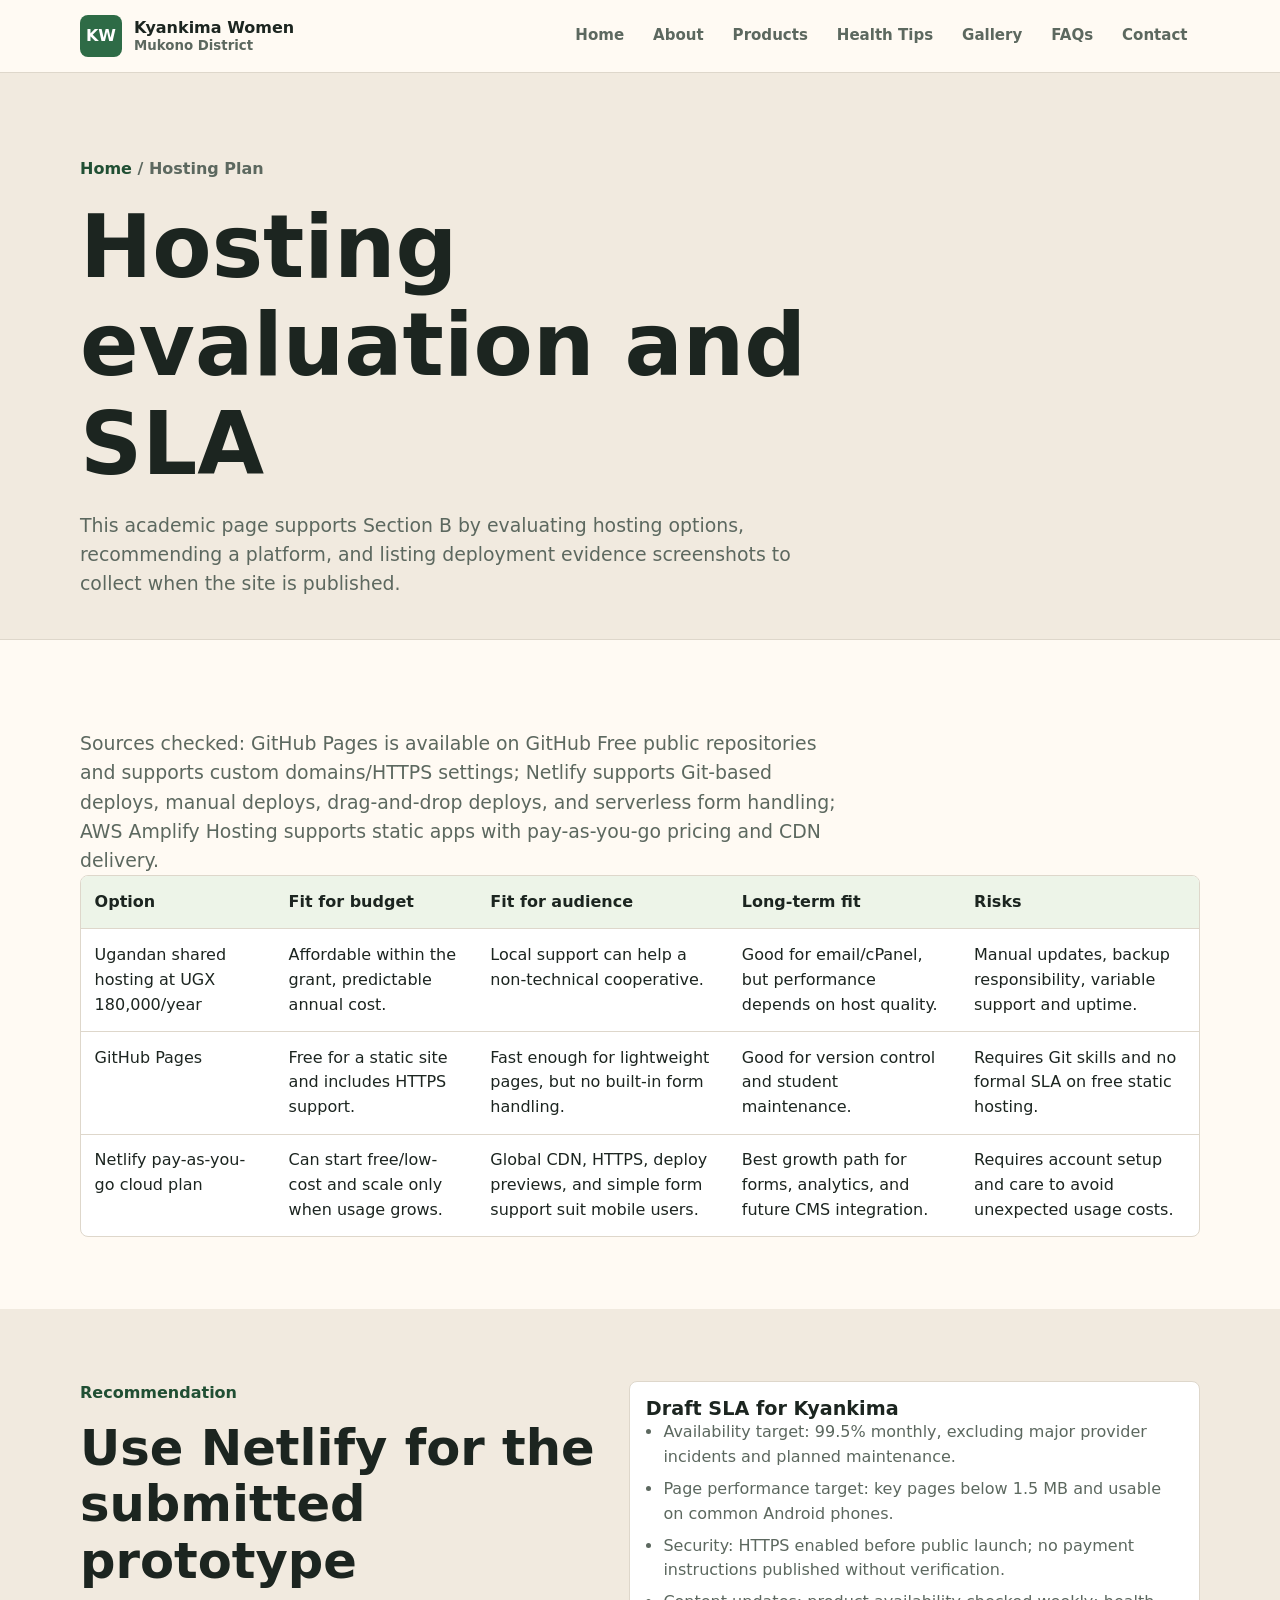
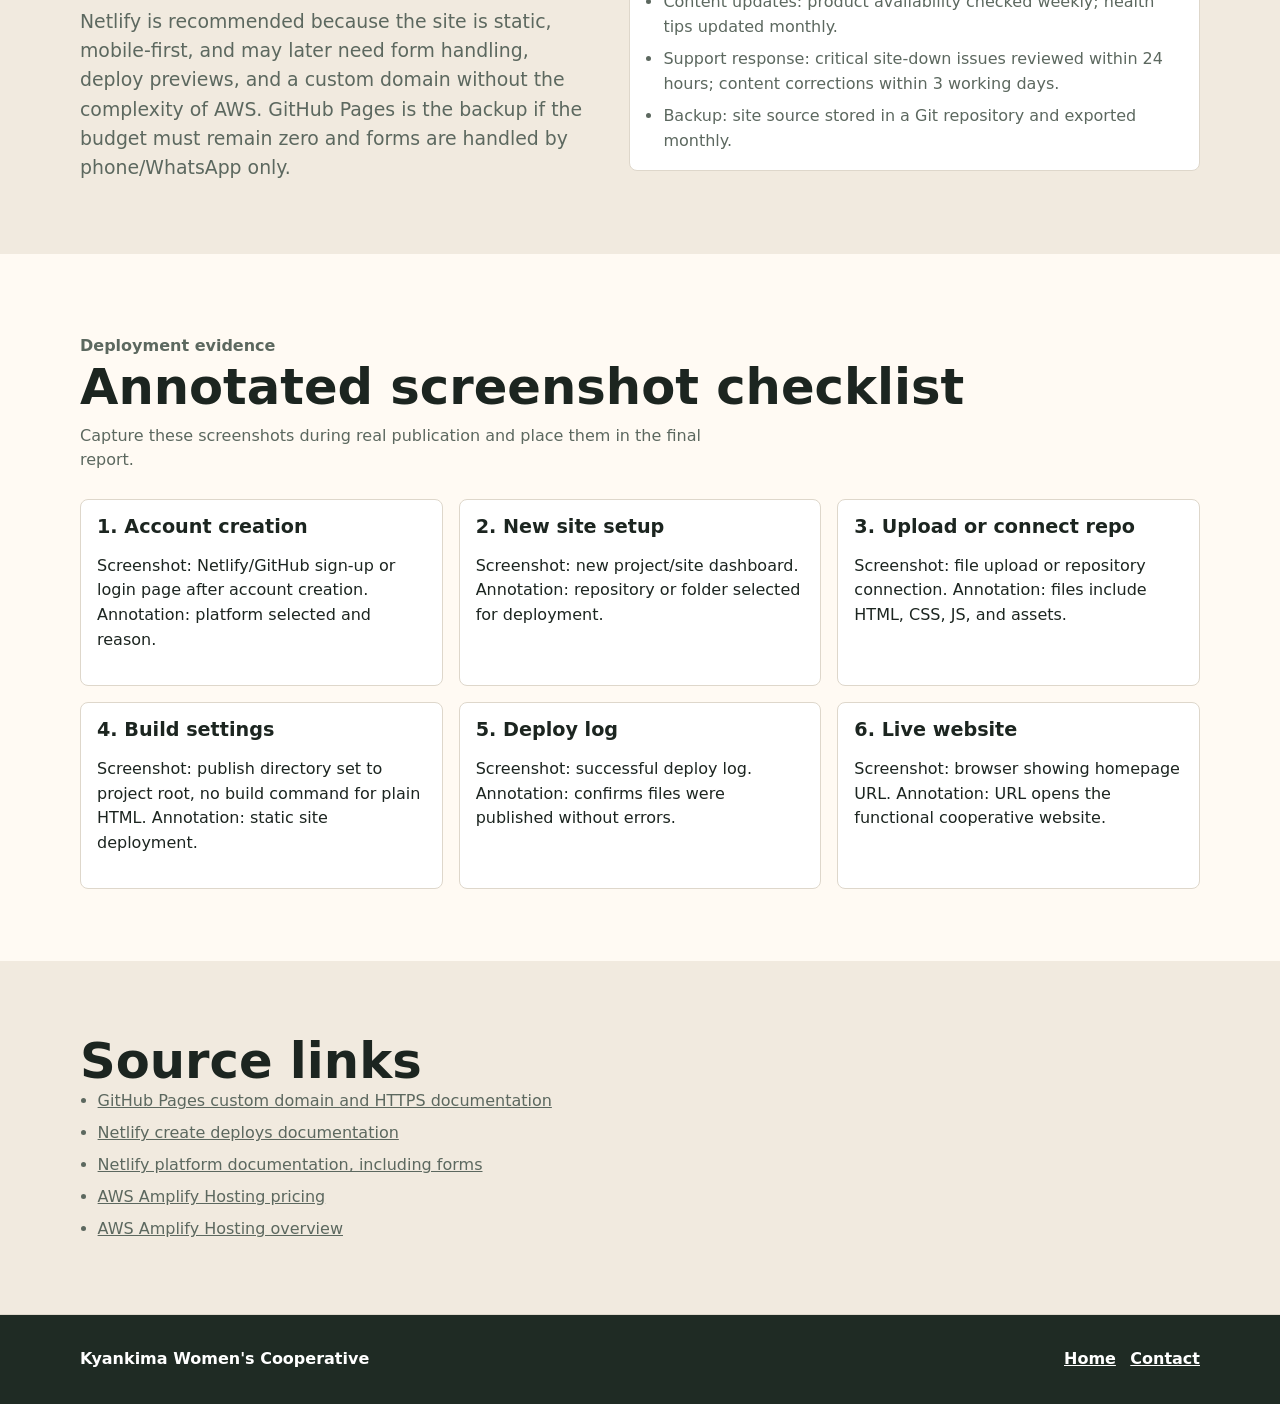
==== hosting.html @ 12e9552c "Add Kyankima cooperative website prototype" ====
<!doctype html>
<html lang="en">
  <head>
    <meta charset="utf-8">
    <meta name="viewport" content="width=device-width, initial-scale=1">
    <title>Hosting Plan | Kyankima Women's Cooperative</title>
    <meta name="description" content="Academic hosting evaluation, recommendation, SLA, and deployment evidence checklist for Kyankima Women's Cooperative.">
    <link rel="stylesheet" href="assets/styles.css">
  </head>
  <body>
    <a class="skip-link" href="#main">Skip to content</a>
    <header class="site-header">
      <div class="nav-wrap">
        <a class="brand" href="index.html"><span class="brand-mark">KW</span><span class="brand-text">Kyankima Women <small>Mukono District</small></span></a>
        <button class="nav-toggle" type="button" aria-label="Open navigation" aria-expanded="false" data-nav-toggle>☰</button>
        <nav class="nav-links" aria-label="Main navigation" data-nav-links>
          <a href="index.html">Home</a><a href="about.html">About</a><a href="products.html">Products</a><a href="health-tips.html">Health Tips</a><a href="gallery.html">Gallery</a><a href="faqs.html">FAQs</a><a href="contact.html">Contact</a>
        </nav>
      </div>
    </header>
    <main id="main">
      <section class="page-hero">
        <div class="section-inner">
          <p class="breadcrumbs"><a href="index.html">Home</a> / Hosting Plan</p>
          <h1>Hosting evaluation and SLA</h1>
          <p class="lead">This academic page supports Section B by evaluating hosting options, recommending a platform, and listing deployment evidence screenshots to collect when the site is published.</p>
        </div>
      </section>
      <section class="section">
        <div class="section-inner">
          <p class="lead">Sources checked: GitHub Pages is available on GitHub Free public repositories and supports custom domains/HTTPS settings; Netlify supports Git-based deploys, manual deploys, drag-and-drop deploys, and serverless form handling; AWS Amplify Hosting supports static apps with pay-as-you-go pricing and CDN delivery.</p>
          <div class="table-wrap">
            <table>
              <thead><tr><th>Option</th><th>Fit for budget</th><th>Fit for audience</th><th>Long-term fit</th><th>Risks</th></tr></thead>
              <tbody>
                <tr><td>Ugandan shared hosting at UGX 180,000/year</td><td>Affordable within the grant, predictable annual cost.</td><td>Local support can help a non-technical cooperative.</td><td>Good for email/cPanel, but performance depends on host quality.</td><td>Manual updates, backup responsibility, variable support and uptime.</td></tr>
                <tr><td>GitHub Pages</td><td>Free for a static site and includes HTTPS support.</td><td>Fast enough for lightweight pages, but no built-in form handling.</td><td>Good for version control and student maintenance.</td><td>Requires Git skills and no formal SLA on free static hosting.</td></tr>
                <tr><td>Netlify pay-as-you-go cloud plan</td><td>Can start free/low-cost and scale only when usage grows.</td><td>Global CDN, HTTPS, deploy previews, and simple form support suit mobile users.</td><td>Best growth path for forms, analytics, and future CMS integration.</td><td>Requires account setup and care to avoid unexpected usage costs.</td></tr>
              </tbody>
            </table>
          </div>
        </div>
      </section>
      <section class="section alt">
        <div class="section-inner split">
          <div>
            <p class="eyebrow">Recommendation</p>
            <h2>Use Netlify for the submitted prototype</h2>
            <p class="lead">Netlify is recommended because the site is static, mobile-first, and may later need form handling, deploy previews, and a custom domain without the complexity of AWS. GitHub Pages is the backup if the budget must remain zero and forms are handled by phone/WhatsApp only.</p>
          </div>
          <div class="panel">
            <h3>Draft SLA for Kyankima</h3>
            <ul class="list">
              <li>Availability target: 99.5% monthly, excluding major provider incidents and planned maintenance.</li>
              <li>Page performance target: key pages below 1.5 MB and usable on common Android phones.</li>
              <li>Security: HTTPS enabled before public launch; no payment instructions published without verification.</li>
              <li>Content updates: product availability checked weekly; health tips updated monthly.</li>
              <li>Support response: critical site-down issues reviewed within 24 hours; content corrections within 3 working days.</li>
              <li>Backup: site source stored in a Git repository and exported monthly.</li>
            </ul>
          </div>
        </div>
      </section>
      <section class="section">
        <div class="section-inner">
          <div class="section-header">
            <div>
              <p class="eyebrow">Deployment evidence</p>
              <h2>Annotated screenshot checklist</h2>
              <p>Capture these screenshots during real publication and place them in the final report.</p>
            </div>
          </div>
          <div class="grid three">
            <article class="panel"><h3>1. Account creation</h3><p>Screenshot: Netlify/GitHub sign-up or login page after account creation. Annotation: platform selected and reason.</p></article>
            <article class="panel"><h3>2. New site setup</h3><p>Screenshot: new project/site dashboard. Annotation: repository or folder selected for deployment.</p></article>
            <article class="panel"><h3>3. Upload or connect repo</h3><p>Screenshot: file upload or repository connection. Annotation: files include HTML, CSS, JS, and assets.</p></article>
            <article class="panel"><h3>4. Build settings</h3><p>Screenshot: publish directory set to project root, no build command for plain HTML. Annotation: static site deployment.</p></article>
            <article class="panel"><h3>5. Deploy log</h3><p>Screenshot: successful deploy log. Annotation: confirms files were published without errors.</p></article>
            <article class="panel"><h3>6. Live website</h3><p>Screenshot: browser showing homepage URL. Annotation: URL opens the functional cooperative website.</p></article>
          </div>
        </div>
      </section>
      <section class="section alt">
        <div class="section-inner">
          <h2>Source links</h2>
          <ul class="list">
            <li><a href="https://docs.github.com/en/pages/configuring-a-custom-domain-for-your-github-pages-site/managing-a-custom-domain-for-your-github-pages-site">GitHub Pages custom domain and HTTPS documentation</a></li>
            <li><a href="https://docs.netlify.com/deploy/create-deploys/">Netlify create deploys documentation</a></li>
            <li><a href="https://docs.netlify.com/">Netlify platform documentation, including forms</a></li>
            <li><a href="https://aws.amazon.com/amplify/pricing/">AWS Amplify Hosting pricing</a></li>
            <li><a href="https://docs.aws.amazon.com/amplify/latest/userguide/welcome.html">AWS Amplify Hosting overview</a></li>
          </ul>
        </div>
      </section>
    </main>
    <footer class="site-footer"><div class="footer-inner"><strong>Kyankima Women's Cooperative</strong><div class="footer-links"><a href="index.html">Home</a><a href="contact.html">Contact</a></div></div></footer>
    <script src="assets/app.js"></script>
  </body>
</html>
---- assets/styles.css ----
:root {
  --ink: #1c2520;
  --muted: #5c685f;
  --paper: #fffaf3;
  --surface: #ffffff;
  --field: #f5f0e8;
  --line: #ded7cb;
  --green: #2e6b46;
  --green-dark: #204f33;
  --leaf: #7aa95c;
  --gold: #d69232;
  --coral: #c75d4b;
  --blue: #3f6f88;
  --shadow: 0 16px 36px rgba(42, 36, 26, 0.12);
  font-family: Inter, ui-sans-serif, system-ui, -apple-system, BlinkMacSystemFont, "Segoe UI", sans-serif;
}

* {
  box-sizing: border-box;
}

html {
  scroll-behavior: smooth;
}

body {
  margin: 0;
  color: var(--ink);
  background: var(--paper);
  line-height: 1.55;
}

img {
  display: block;
  max-width: 100%;
}

a {
  color: inherit;
}

.skip-link {
  position: absolute;
  left: 1rem;
  top: -4rem;
  z-index: 20;
  padding: 0.75rem 1rem;
  background: var(--ink);
  color: white;
  border-radius: 6px;
}

.skip-link:focus {
  top: 1rem;
}

.site-header {
  position: sticky;
  top: 0;
  z-index: 10;
  background: rgba(255, 250, 243, 0.96);
  border-bottom: 1px solid var(--line);
  backdrop-filter: blur(12px);
}

.nav-wrap {
  width: min(1120px, calc(100% - 32px));
  margin: 0 auto;
  display: flex;
  align-items: center;
  justify-content: space-between;
  gap: 1rem;
  min-height: 72px;
}

.brand {
  display: inline-flex;
  align-items: center;
  gap: 0.75rem;
  text-decoration: none;
  font-weight: 800;
}

.brand-mark {
  width: 42px;
  height: 42px;
  display: grid;
  place-items: center;
  border-radius: 8px;
  background: var(--green);
  color: white;
  font-weight: 900;
}

.brand-text {
  display: grid;
  line-height: 1.15;
}

.brand-text small {
  color: var(--muted);
  font-weight: 600;
}

.nav-toggle {
  display: none;
  border: 1px solid var(--line);
  background: var(--surface);
  color: var(--ink);
  border-radius: 6px;
  min-width: 44px;
  min-height: 44px;
  font: inherit;
  cursor: pointer;
}

.nav-links {
  display: flex;
  align-items: center;
  gap: 0.25rem;
}

.nav-links a {
  padding: 0.65rem 0.78rem;
  border-radius: 6px;
  text-decoration: none;
  color: var(--muted);
  font-weight: 700;
  font-size: 0.94rem;
}

.nav-links a:hover,
.nav-links a:focus,
.nav-links a[aria-current="page"] {
  color: var(--green-dark);
  background: #edf4e8;
}

.hero {
  min-height: calc(100vh - 72px);
  display: grid;
  align-items: center;
  padding: 4.5rem 0 2rem;
}

.hero-inner,
.section-inner {
  width: min(1120px, calc(100% - 32px));
  margin: 0 auto;
}

.hero-grid {
  display: grid;
  grid-template-columns: minmax(0, 1.02fr) minmax(320px, 0.98fr);
  gap: 3rem;
  align-items: center;
}

.eyebrow {
  margin: 0 0 0.85rem;
  color: var(--green-dark);
  font-weight: 800;
}

h1,
h2,
h3 {
  line-height: 1.14;
  margin: 0;
}

h1 {
  font-size: clamp(2.35rem, 8vw, 5.4rem);
  max-width: 10ch;
}

h2 {
  font-size: clamp(1.75rem, 4vw, 3.1rem);
}

h3 {
  font-size: 1.2rem;
}

.lead {
  max-width: 64ch;
  font-size: clamp(1rem, 2vw, 1.18rem);
  color: var(--muted);
  margin: 1.1rem 0 0;
}

.hero-actions,
.button-row {
  display: flex;
  flex-wrap: wrap;
  gap: 0.8rem;
  margin-top: 1.6rem;
}

.button,
button.button {
  display: inline-flex;
  align-items: center;
  justify-content: center;
  gap: 0.5rem;
  min-height: 44px;
  padding: 0.78rem 1rem;
  border: 1px solid transparent;
  border-radius: 6px;
  background: var(--green);
  color: white;
  text-decoration: none;
  font-weight: 800;
  font: inherit;
  cursor: pointer;
}

.button.secondary {
  background: var(--surface);
  color: var(--green-dark);
  border-color: var(--line);
}

.button.ghost {
  background: transparent;
  color: var(--green-dark);
  border-color: var(--green);
}

.button:hover,
.button:focus {
  transform: translateY(-1px);
  box-shadow: 0 8px 20px rgba(46, 107, 70, 0.16);
}

.hero-media {
  overflow: hidden;
  border-radius: 8px;
  border: 1px solid var(--line);
  background: #e8efe3;
  box-shadow: var(--shadow);
}

.hero-media img {
  width: 100%;
  aspect-ratio: 4 / 3;
  object-fit: cover;
}

.below-hero-hint {
  margin-top: 2rem;
  border-top: 1px solid var(--line);
  padding-top: 1rem;
  color: var(--muted);
  font-weight: 700;
}

.section {
  padding: 4.5rem 0;
}

.section.alt {
  background: #f1eadf;
}

.section-header {
  display: flex;
  align-items: end;
  justify-content: space-between;
  gap: 1.5rem;
  margin-bottom: 1.6rem;
}

.section-header p {
  margin: 0.5rem 0 0;
  max-width: 66ch;
  color: var(--muted);
}

.grid {
  display: grid;
  gap: 1rem;
}

.grid.three {
  grid-template-columns: repeat(3, minmax(0, 1fr));
}

.grid.two {
  grid-template-columns: repeat(2, minmax(0, 1fr));
}

.card {
  background: var(--surface);
  border: 1px solid var(--line);
  border-radius: 8px;
  overflow: hidden;
  box-shadow: 0 10px 22px rgba(42, 36, 26, 0.07);
}

.card-body {
  padding: 1rem;
}

.card p,
.text-block p,
.faq-answer p {
  color: var(--muted);
}

.card p:last-child,
.text-block p:last-child {
  margin-bottom: 0;
}

.image-frame {
  background: #e9efe2;
  border-bottom: 1px solid var(--line);
}

.image-frame img {
  width: 100%;
  aspect-ratio: 16 / 10;
  object-fit: cover;
}

.stat-row {
  display: grid;
  grid-template-columns: repeat(3, minmax(0, 1fr));
  gap: 1rem;
  margin-top: 2rem;
}

.stat {
  padding: 1rem;
  background: var(--surface);
  border: 1px solid var(--line);
  border-radius: 8px;
}

.stat strong {
  display: block;
  color: var(--green-dark);
  font-size: 1.7rem;
}

.trace {
  margin-top: 0.9rem;
  display: flex;
  flex-wrap: wrap;
  gap: 0.35rem;
}

.trace-pill {
  display: inline-flex;
  padding: 0.22rem 0.45rem;
  border-radius: 999px;
  background: #eef4ec;
  color: var(--green-dark);
  font-size: 0.75rem;
  font-weight: 800;
}

.page-hero {
  padding: 4.25rem 0 2.5rem;
  background: #f1eadf;
  border-bottom: 1px solid var(--line);
}

.page-hero h1 {
  max-width: 13ch;
}

.breadcrumbs {
  margin-bottom: 1rem;
  color: var(--muted);
  font-weight: 700;
}

.breadcrumbs a {
  color: var(--green-dark);
  text-decoration: none;
}

.split {
  display: grid;
  grid-template-columns: minmax(0, 0.95fr) minmax(320px, 1.05fr);
  gap: 2rem;
  align-items: start;
}

.panel {
  padding: 1rem;
  background: var(--surface);
  border: 1px solid var(--line);
  border-radius: 8px;
}

.list {
  margin: 0;
  padding-left: 1.1rem;
  color: var(--muted);
}

.list li + li {
  margin-top: 0.45rem;
}

.tabs {
  display: flex;
  flex-wrap: wrap;
  gap: 0.5rem;
  margin-bottom: 1rem;
}

.tab-button {
  border: 1px solid var(--line);
  border-radius: 999px;
  padding: 0.65rem 0.85rem;
  background: var(--surface);
  color: var(--muted);
  font: inherit;
  font-weight: 800;
  cursor: pointer;
}

.tab-button[aria-selected="true"] {
  background: var(--green);
  color: white;
  border-color: var(--green);
}

.product-meta {
  display: flex;
  justify-content: space-between;
  gap: 0.7rem;
  margin-top: 0.85rem;
  color: var(--muted);
  font-size: 0.9rem;
  font-weight: 700;
}

.badge {
  display: inline-flex;
  align-items: center;
  min-height: 28px;
  padding: 0.2rem 0.55rem;
  border-radius: 999px;
  color: var(--ink);
  background: #f5d9a7;
  font-size: 0.78rem;
  font-weight: 900;
}

.badge.green {
  background: #d8eacb;
}

.badge.blue {
  background: #d8e8ef;
}

.faq-list {
  display: grid;
  gap: 0.75rem;
}

.faq-item {
  background: var(--surface);
  border: 1px solid var(--line);
  border-radius: 8px;
  overflow: hidden;
}

.faq-question {
  width: 100%;
  display: flex;
  justify-content: space-between;
  align-items: center;
  gap: 1rem;
  padding: 1rem;
  border: 0;
  background: transparent;
  color: var(--ink);
  text-align: left;
  font: inherit;
  font-weight: 850;
  cursor: pointer;
}

.faq-answer {
  display: none;
  padding: 0 1rem 1rem;
}

.faq-item.open .faq-answer {
  display: block;
}

.contact-grid {
  display: grid;
  grid-template-columns: minmax(0, 0.9fr) minmax(320px, 1.1fr);
  gap: 1rem;
}

.contact-method {
  display: flex;
  gap: 0.75rem;
  padding: 1rem;
  background: var(--surface);
  border: 1px solid var(--line);
  border-radius: 8px;
}

.contact-icon {
  flex: 0 0 42px;
  width: 42px;
  height: 42px;
  display: grid;
  place-items: center;
  border-radius: 8px;
  background: #edf4e8;
  color: var(--green-dark);
  font-weight: 900;
}

form {
  display: grid;
  gap: 0.85rem;
}

label {
  display: grid;
  gap: 0.35rem;
  color: var(--ink);
  font-weight: 800;
}

input,
select,
textarea {
  width: 100%;
  min-height: 44px;
  border: 1px solid var(--line);
  border-radius: 6px;
  padding: 0.72rem 0.8rem;
  background: var(--surface);
  color: var(--ink);
  font: inherit;
}

textarea {
  min-height: 132px;
  resize: vertical;
}

.form-note {
  min-height: 24px;
  color: var(--green-dark);
  font-weight: 800;
}

.table-wrap {
  overflow-x: auto;
  border: 1px solid var(--line);
  border-radius: 8px;
  background: var(--surface);
}

table {
  width: 100%;
  border-collapse: collapse;
  min-width: 760px;
}

th,
td {
  padding: 0.85rem;
  text-align: left;
  border-bottom: 1px solid var(--line);
  vertical-align: top;
}

th {
  background: #edf4e8;
}

tr:last-child td {
  border-bottom: 0;
}

.sitemap {
  padding: 1rem;
  background: var(--surface);
  border: 1px solid var(--line);
  border-radius: 8px;
  overflow-x: auto;
  white-space: pre;
  color: var(--ink);
}

.site-footer {
  border-top: 1px solid var(--line);
  background: #1f2b24;
  color: white;
  padding: 2rem 0;
}

.footer-inner {
  width: min(1120px, calc(100% - 32px));
  margin: 0 auto;
  display: grid;
  grid-template-columns: 1fr auto;
  gap: 1rem;
  align-items: center;
}

.footer-inner a {
  color: white;
  font-weight: 800;
}

.footer-links {
  display: flex;
  flex-wrap: wrap;
  gap: 0.9rem;
}

@media (max-width: 860px) {
  .nav-toggle {
    display: inline-grid;
    place-items: center;
  }

  .nav-links {
    position: absolute;
    inset: 72px 16px auto;
    display: none;
    flex-direction: column;
    align-items: stretch;
    padding: 0.5rem;
    background: var(--surface);
    border: 1px solid var(--line);
    border-radius: 8px;
    box-shadow: var(--shadow);
  }

  .nav-links.open {
    display: flex;
  }

  .hero {
    min-height: auto;
    padding-top: 3rem;
  }

  .hero-grid,
  .split,
  .contact-grid {
    grid-template-columns: 1fr;
  }

  h1 {
    max-width: 12ch;
  }

  .grid.three,
  .grid.two,
  .stat-row {
    grid-template-columns: 1fr;
  }

  .section-header {
    display: block;
  }

  .footer-inner {
    grid-template-columns: 1fr;
  }
}

@media (max-width: 480px) {
  .nav-wrap,
  .hero-inner,
  .section-inner,
  .footer-inner {
    width: min(100% - 24px, 1120px);
  }

  .brand-text small {
    display: none;
  }

  .button,
  button.button {
    width: 100%;
  }

  .hero-actions,
  .button-row {
    width: 100%;
  }
}
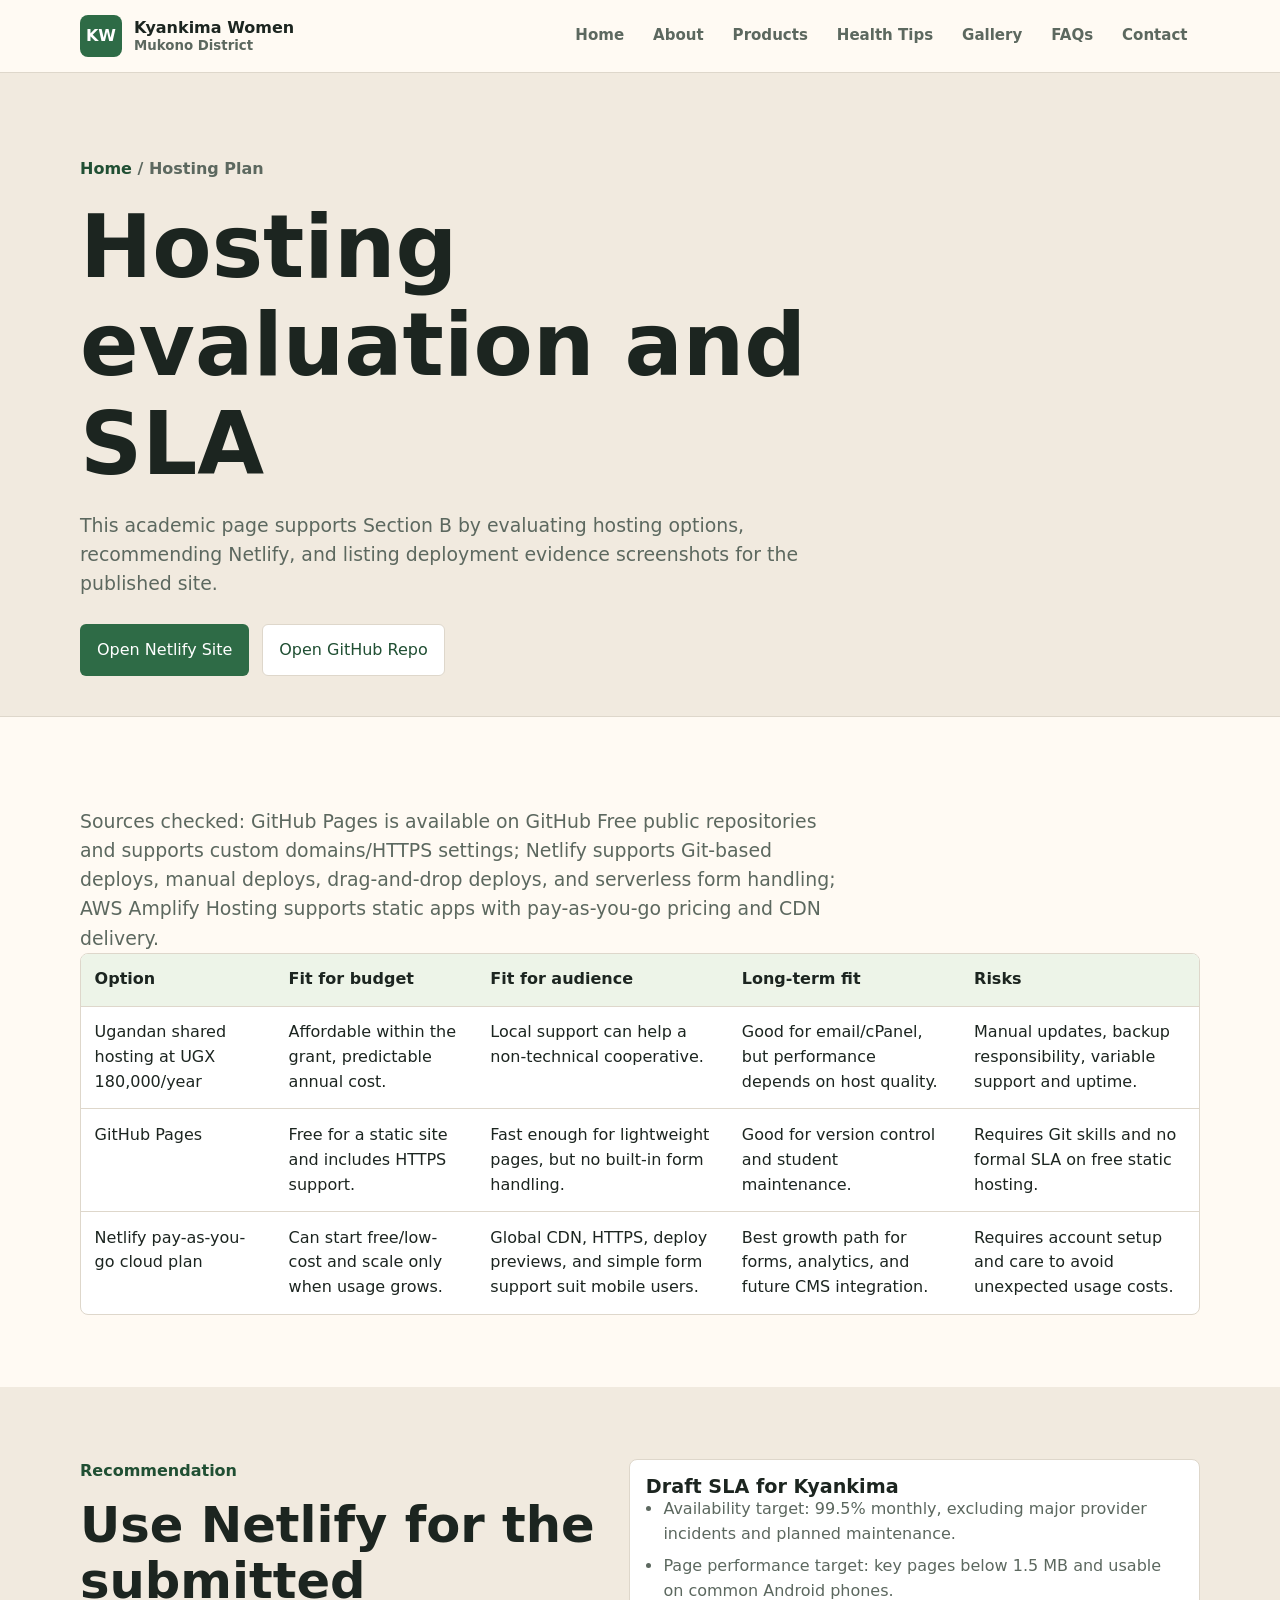
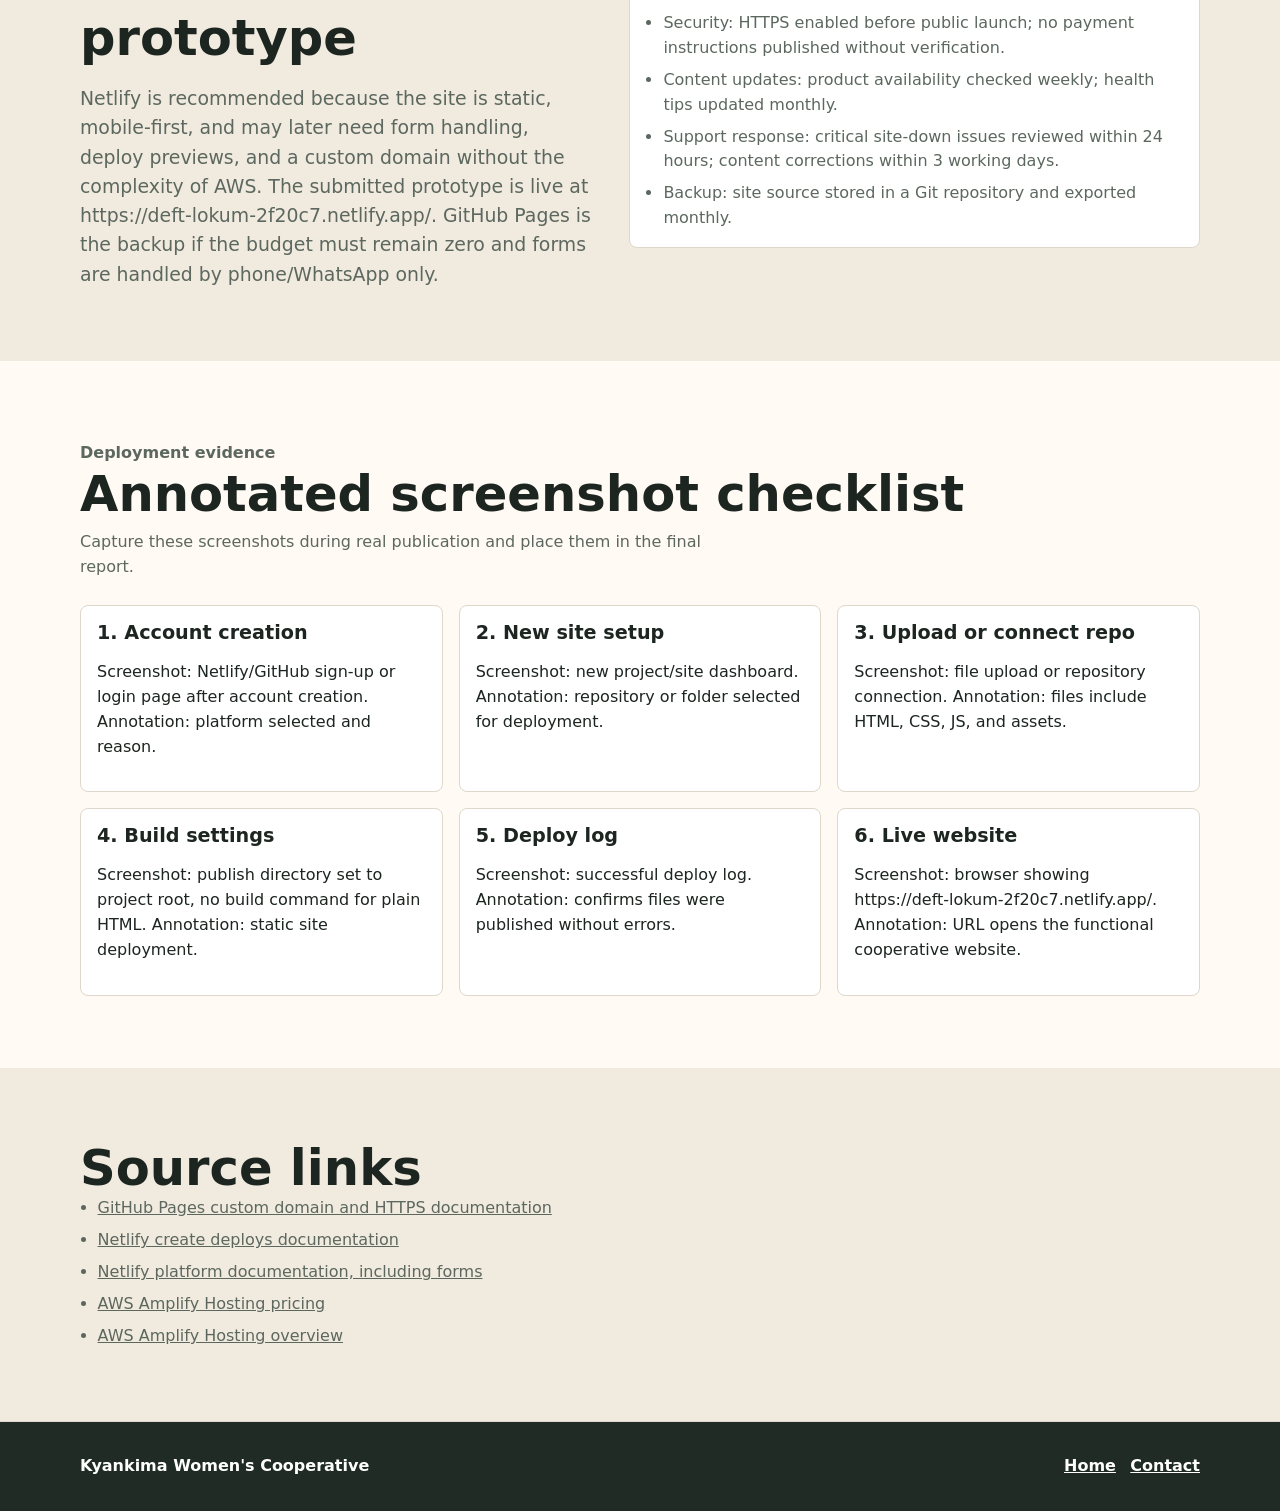
==== commit ea71b90c: "Update submission with Netlify deployment" ====
--- a/hosting.html
+++ b/hosting.html
@@ -23,7 +23,11 @@
         <div class="section-inner">
           <p class="breadcrumbs"><a href="index.html">Home</a> / Hosting Plan</p>
           <h1>Hosting evaluation and SLA</h1>
-          <p class="lead">This academic page supports Section B by evaluating hosting options, recommending a platform, and listing deployment evidence screenshots to collect when the site is published.</p>
+          <p class="lead">This academic page supports Section B by evaluating hosting options, recommending Netlify, and listing deployment evidence screenshots for the published site.</p>
+          <div class="button-row">
+            <a class="button" href="https://deft-lokum-2f20c7.netlify.app/">Open Netlify Site</a>
+            <a class="button secondary" href="https://github.com/edengilbertus/rama-kwc">Open GitHub Repo</a>
+          </div>
         </div>
       </section>
       <section class="section">
@@ -46,7 +50,7 @@
           <div>
             <p class="eyebrow">Recommendation</p>
             <h2>Use Netlify for the submitted prototype</h2>
-            <p class="lead">Netlify is recommended because the site is static, mobile-first, and may later need form handling, deploy previews, and a custom domain without the complexity of AWS. GitHub Pages is the backup if the budget must remain zero and forms are handled by phone/WhatsApp only.</p>
+            <p class="lead">Netlify is recommended because the site is static, mobile-first, and may later need form handling, deploy previews, and a custom domain without the complexity of AWS. The submitted prototype is live at https://deft-lokum-2f20c7.netlify.app/. GitHub Pages is the backup if the budget must remain zero and forms are handled by phone/WhatsApp only.</p>
           </div>
           <div class="panel">
             <h3>Draft SLA for Kyankima</h3>
@@ -76,7 +80,7 @@
             <article class="panel"><h3>3. Upload or connect repo</h3><p>Screenshot: file upload or repository connection. Annotation: files include HTML, CSS, JS, and assets.</p></article>
             <article class="panel"><h3>4. Build settings</h3><p>Screenshot: publish directory set to project root, no build command for plain HTML. Annotation: static site deployment.</p></article>
             <article class="panel"><h3>5. Deploy log</h3><p>Screenshot: successful deploy log. Annotation: confirms files were published without errors.</p></article>
-            <article class="panel"><h3>6. Live website</h3><p>Screenshot: browser showing homepage URL. Annotation: URL opens the functional cooperative website.</p></article>
+            <article class="panel"><h3>6. Live website</h3><p>Screenshot: browser showing https://deft-lokum-2f20c7.netlify.app/. Annotation: URL opens the functional cooperative website.</p></article>
           </div>
         </div>
       </section>
